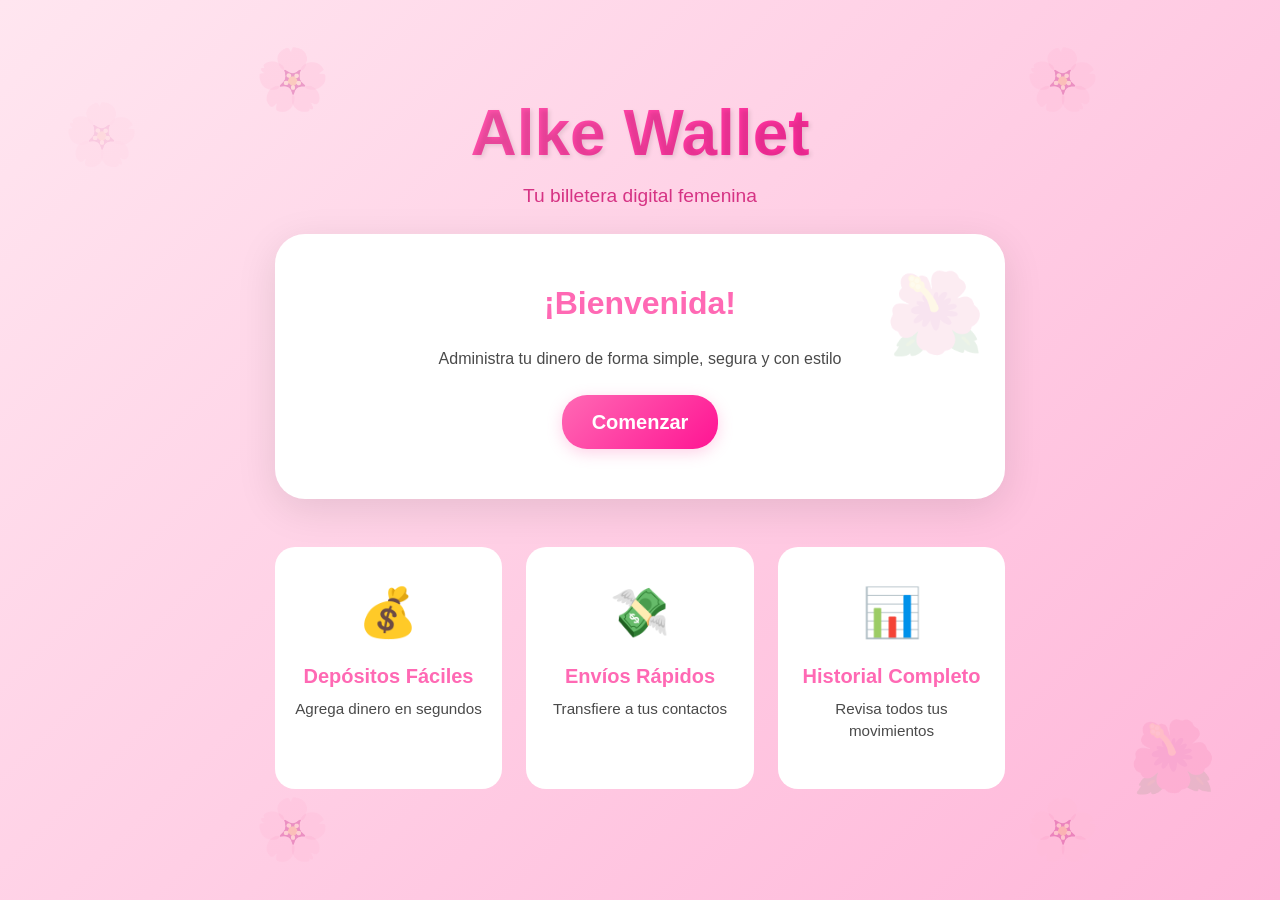
==== index.html @ 299ac42e "Proyecto AlkeWallet" ====
<!DOCTYPE html>
<html lang="es">
<head>
    <meta charset="UTF-8">
    <meta name="viewport" content="width=device-width, initial-scale=1.0">
    <title>Alke Wallet - Bienvenida</title>
    <link href="https://cdn.jsdelivr.net/npm/bootstrap@5.3.8/dist/css/bootstrap.min.css" rel="stylesheet">
    <link rel="stylesheet" href="css/styles.css">
    <link rel="stylesheet" href="css/index.css">
</head>
<body>
    <div class="container-fluid min-vh-100 d-flex align-items-center justify-content-center">
        <div class="welcome-container text-center">
            <div class="flower-decoration top-left"></div>
            <div class="flower-decoration top-right"></div>
            <div class="flower-decoration bottom-left"></div>
            <div class="flower-decoration bottom-right"></div>
            
            <div class="logo-container mb-4">
                <h1 class="logo-text">Alke Wallet</h1>
                <p class="tagline">Tu billetera digital femenina</p>
            </div>
            
            <div class="welcome-card">
                <h2 class="mb-4">¡Bienvenida!</h2>
                <p class="mb-4">Administra tu dinero de forma simple, segura y con estilo</p>
                <a href="login.html" class="btn btn-primary btn-lg">Comenzar</a>
            </div>
            
            <div class="features mt-5">
                <div class="row">
                    <div class="col-md-4 mb-3">
                        <div class="feature-item">
                            <div class="feature-icon">💰</div>
                            <h5>Depósitos Fáciles</h5>
                            <p>Agrega dinero en segundos</p>
                        </div>
                    </div>
                    <div class="col-md-4 mb-3">
                        <div class="feature-item">
                            <div class="feature-icon">💸</div>
                            <h5>Envíos Rápidos</h5>
                            <p>Transfiere a tus contactos</p>
                        </div>
                    </div>
                    <div class="col-md-4 mb-3">
                        <div class="feature-item">
                            <div class="feature-icon">📊</div>
                            <h5>Historial Completo</h5>
                            <p>Revisa todos tus movimientos</p>
                        </div>
                    </div>
                </div>
            </div>
        </div>
    </div>
    
    <script src="https://cdn.jsdelivr.net/npm/bootstrap@5.3.8/dist/js/bootstrap.bundle.min.js"></script>
    <script src="https://code.jquery.com/jquery-3.7.1.min.js"></script>
</body>
</html>
---- css/styles.css ----
/* Estilos Globales - Alke Wallet */

:root {
    --primary-pink: #ff69b4;
    --secondary-pink: #ffb6d9;
    --light-pink: #ffe6f0;
    --dark-pink: #d63384;
    --accent-pink: #ff1493;
    --white: #ffffff;
    --text-dark: #4a4a4a;
    --shadow: rgba(255, 105, 180, 0.3);
}

* {
    margin: 0;
    padding: 0;
    box-sizing: border-box;
}

body {
    font-family: 'Segoe UI', Tahoma, Geneva, Verdana, sans-serif;
    background: linear-gradient(135deg, var(--light-pink) 0%, var(--secondary-pink) 100%);
    color: var(--text-dark);
    min-height: 100vh;
    position: relative;
}

body::before {
    content: '🌸';
    position: fixed;
    top: 10%;
    left: 5%;
    font-size: 60px;
    opacity: 0.1;
    animation: float 6s ease-in-out infinite;
}

body::after {
    content: '🌺';
    position: fixed;
    bottom: 10%;
    right: 5%;
    font-size: 70px;
    opacity: 0.1;
    animation: float 8s ease-in-out infinite reverse;
}

@keyframes float {
    0%, 100% { transform: translateY(0px); }
    50% { transform: translateY(-20px); }
}

.btn-primary {
    background: linear-gradient(135deg, var(--primary-pink) 0%, var(--accent-pink) 100%);
    border: none;
    border-radius: 25px;
    padding: 12px 30px;
    font-weight: 600;
    box-shadow: 0 4px 15px var(--shadow);
    transition: all 0.3s ease;
}

.btn-primary:hover {
    transform: translateY(-2px);
    box-shadow: 0 6px 20px var(--shadow);
    background: linear-gradient(135deg, var(--accent-pink) 0%, var(--primary-pink) 100%);
}

.btn-secondary {
    background: var(--white);
    color: var(--primary-pink);
    border: 2px solid var(--primary-pink);
    border-radius: 25px;
    padding: 12px 30px;
    font-weight: 600;
    transition: all 0.3s ease;
}

.btn-secondary:hover {
    background: var(--primary-pink);
    color: var(--white);
    border-color: var(--primary-pink);
}

.card {
    border: none;
    border-radius: 20px;
    box-shadow: 0 8px 30px rgba(0, 0, 0, 0.1);
    background: var(--white);
    overflow: hidden;
}

.form-control, .form-select {
    border-radius: 15px;
    border: 2px solid var(--secondary-pink);
    padding: 12px 20px;
    transition: all 0.3s ease;
}

.form-control:focus, .form-select:focus {
    border-color: var(--primary-pink);
    box-shadow: 0 0 0 0.2rem rgba(255, 105, 180, 0.25);
}

.navbar {
    background: var(--white) !important;
    box-shadow: 0 4px 15px rgba(0, 0, 0, 0.1);
}

.flower-decoration {
    position: absolute;
    width: 80px;
    height: 80px;
    opacity: 0.3;
}

.flower-decoration::before {
    content: '🌸';
    font-size: 60px;
    position: absolute;
}

.flower-decoration.top-left {
    top: -20px;
    left: -20px;
    animation: rotate 20s linear infinite;
}

.flower-decoration.top-right {
    top: -20px;
    right: -20px;
    animation: rotate 15s linear infinite reverse;
}

.flower-decoration.bottom-left {
    bottom: -20px;
    left: -20px;
    animation: rotate 18s linear infinite;
}

.flower-decoration.bottom-right {
    bottom: -20px;
    right: -20px;
    animation: rotate 22s linear infinite reverse;
}

@keyframes rotate {
    from { transform: rotate(0deg); }
    to { transform: rotate(360deg); }
}

.alert {
    border-radius: 15px;
    border: none;
}

.alert-success {
    background: linear-gradient(135deg, #d4edda 0%, #c3e6cb 100%);
    color: #155724;
}

.alert-danger {
    background: linear-gradient(135deg, #f8d7da 0%, #f5c6cb 100%);
    color: #721c24;
}

.alert-info {
    background: linear-gradient(135deg, var(--light-pink) 0%, var(--secondary-pink) 100%);
    color: var(--dark-pink);
}
---- css/index.css ----
/* Estilos específicos para index.html */

.welcome-container {
    position: relative;
    max-width: 900px;
    padding: 40px;
}

.logo-container {
    animation: fadeInDown 1s ease;
}

.logo-text {
    font-size: 4rem;
    font-weight: 800;
    background: linear-gradient(135deg, var(--primary-pink) 0%, var(--accent-pink) 100%);
    -webkit-background-clip: text;
    -webkit-text-fill-color: transparent;
    background-clip: text;
    margin-bottom: 10px;
    text-shadow: 2px 2px 4px rgba(0, 0, 0, 0.1);
}

.tagline {
    font-size: 1.2rem;
    color: var(--dark-pink);
    font-weight: 500;
}

.welcome-card {
    background: var(--white);
    border-radius: 30px;
    padding: 50px;
    box-shadow: 0 10px 40px rgba(0, 0, 0, 0.1);
    animation: fadeInUp 1s ease 0.3s both;
    position: relative;
    overflow: hidden;
}

.welcome-card::before {
    content: '🌺';
    position: absolute;
    top: 20px;
    right: 20px;
    font-size: 80px;
    opacity: 0.1;
}

.welcome-card h2 {
    color: var(--primary-pink);
    font-weight: 700;
}

.features {
    animation: fadeInUp 1s ease 0.6s both;
}

.feature-item {
    background: var(--white);
    border-radius: 20px;
    padding: 30px 20px;
    transition: all 0.3s ease;
    height: 100%;
}

.feature-item:hover {
    transform: translateY(-10px);
    box-shadow: 0 10px 30px rgba(0, 0, 0, 0.15);
}

.feature-icon {
    font-size: 3rem;
    margin-bottom: 15px;
}

.feature-item h5 {
    color: var(--primary-pink);
    font-weight: 700;
    margin-bottom: 10px;
}

.feature-item p {
    color: var(--text-dark);
    font-size: 0.95rem;
}

@keyframes fadeInDown {
    from {
        opacity: 0;
        transform: translateY(-30px);
    }
    to {
        opacity: 1;
        transform: translateY(0);
    }
}

@keyframes fadeInUp {
    from {
        opacity: 0;
        transform: translateY(30px);
    }
    to {
        opacity: 1;
        transform: translateY(0);
    }
}

@media (max-width: 768px) {
    .logo-text {
        font-size: 2.5rem;
    }
    
    .welcome-card {
        padding: 30px 20px;
    }
    
    .feature-item {
        margin-bottom: 15px;
    }
}
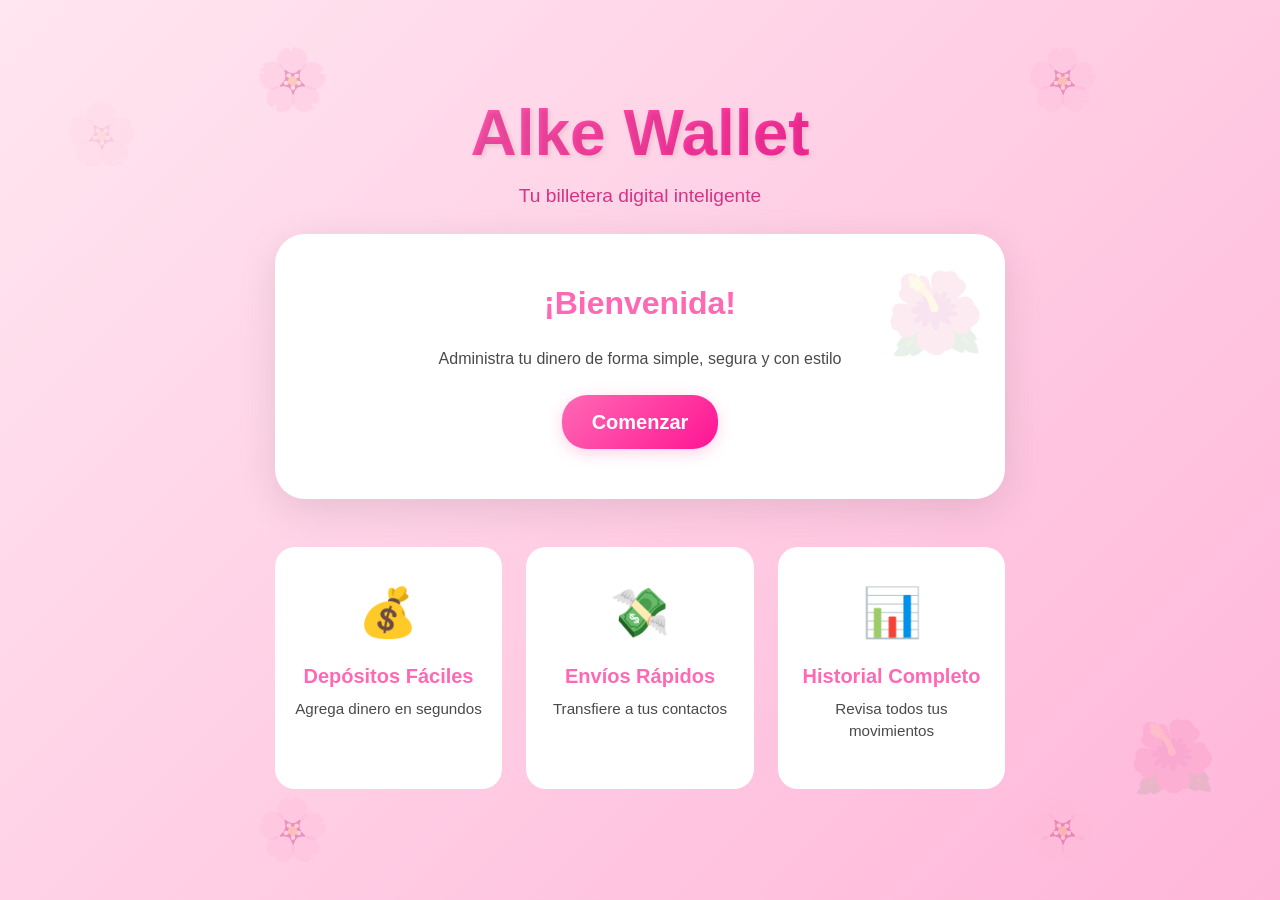
==== commit aa6db53f: "modificación palabra" ====
--- a/index.html
+++ b/index.html
@@ -18,7 +18,7 @@
             
             <div class="logo-container mb-4">
                 <h1 class="logo-text">Alke Wallet</h1>
-                <p class="tagline">Tu billetera digital femenina</p>
+                <p class="tagline">Tu billetera digital inteligente</p>
             </div>
             
             <div class="welcome-card">
